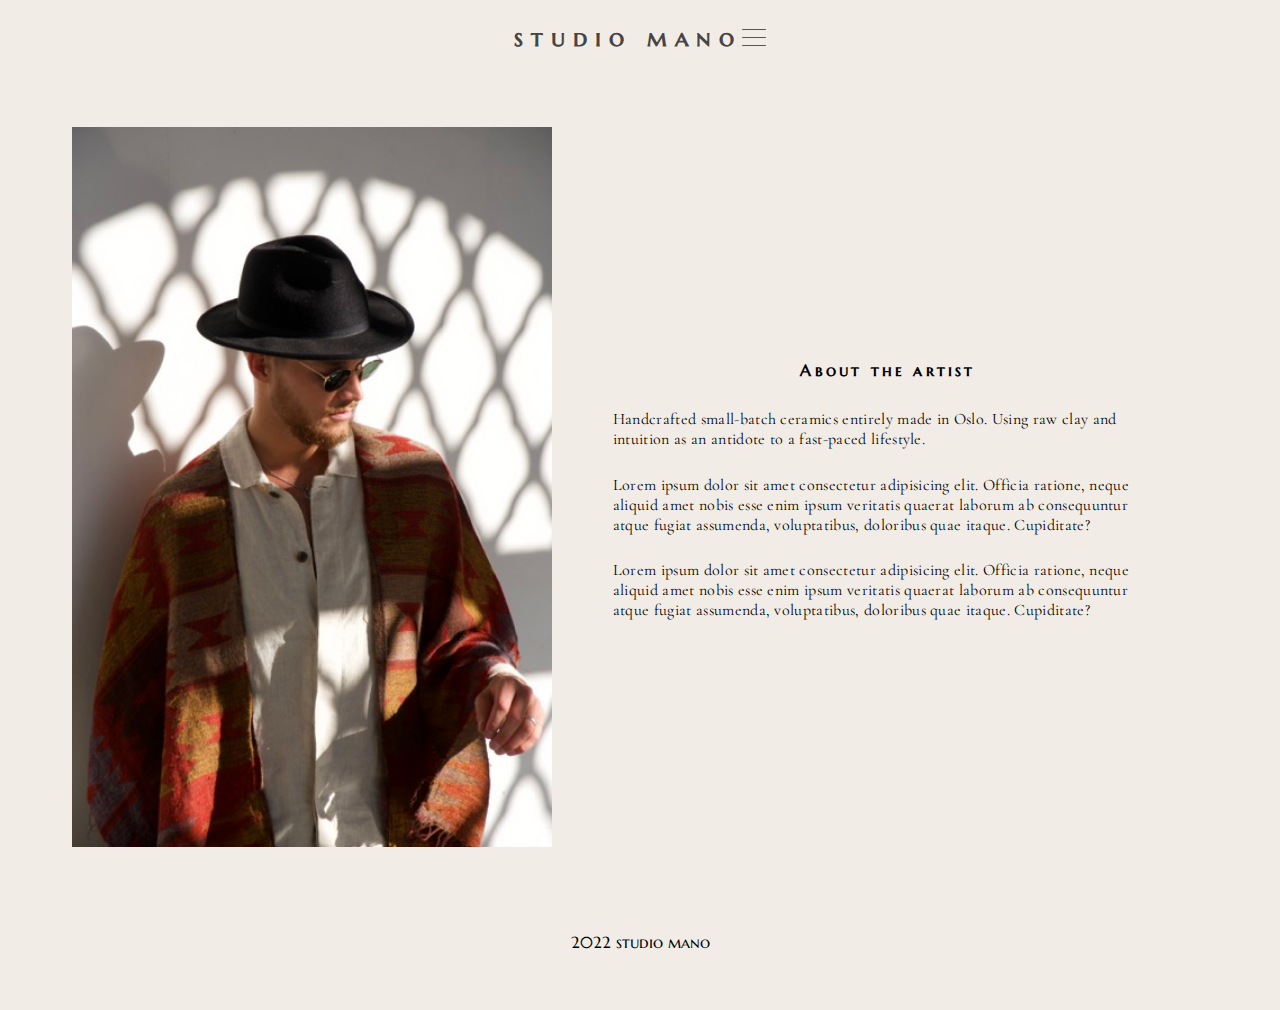
==== about.html @ 10d86c60 "Removed copyrightsign" ====
<!DOCTYPE html>
<html lang="en">
	<head>
		<meta charset="UTF-8">
		<meta name="viewport" content="width=device-width">
		<title>studio mano - about</title>

		<link rel="stylesheet" href="./css/main.css">
		<script type="module" src="./js/main.js"></script>
	</head>

	<body>
		<header class="header">
			<section>
				<h1 class="hero__text">
					<a href="index.html">studio mano</a>
					<button class="header__menu-button">
						<div class="header__menu-button-burger"></div>
						<!-- <img 
							class="header__menu-button-icon"
							src="./assets/icons/hambuger-icon.svg" 
							alt="toggle-menu"> -->
					</button>
				</h1>
				
				<!-- Navigation -->
				<nav class="header__navigation">

					<!-- hvordan lenke til andre sider? er dette ok? -->
					<menu class="header__menu">
						<li><a href="index.html">Home</a></li>
						<li><a href="about.html">About</a></li>
						<li><a href="gallery.html">Gallery</a></li>
						<li><a href="contact.html">Contact</a></li>
						<li><a href="shop.html">Shop</a></li>
					</menu>	
				</nav>
			</section>
		</header>
		
		<main>
			<div class="about__container">
				<figure>
					<img
						class="about__image"
						src="./assets/images/about-small.jpeg" 
						alt="Picture of the artist Mano">
				</figure>
				<section class="about__text">
					<h2>About the artist</h2>
					<p>
						Handcrafted small-batch ceramics entirely made in Oslo. Using raw clay and intuition as an antidote to a fast-paced lifestyle.
					</p>
					<p>Lorem ipsum dolor sit amet consectetur adipisicing elit. Officia ratione, neque aliquid amet nobis esse enim ipsum veritatis quaerat laborum ab consequuntur atque fugiat assumenda, voluptatibus, doloribus quae itaque. Cupiditate?</p>
					<p>Lorem ipsum dolor sit amet consectetur adipisicing elit. Officia ratione, neque aliquid amet nobis esse enim ipsum veritatis quaerat laborum ab consequuntur atque fugiat assumenda, voluptatibus, doloribus quae itaque. Cupiditate?</p>

				</section>
			</div>
		</main>
		<footer>
			<div class="footer__container">
				2022 studio mano
			</div>

		</footer>
	</body>
</html>
---- css/main.css ----
@import './variables.css';
@import './reset.css';
@import './base.css';

@import './modules/about.css';
@import './modules/contact.css';
@import './modules/hamburger.css';
@import './modules/header.css';
@import './modules/navigation.css';
@import './modules/slideshow.css';
@import './modules/footer.css';


/* Font */
@import url('https://fonts.googleapis.com/css2?family=Marcellus+SC&display=swap');
/* @import url('https://fonts.googleapis.com/css2?family=Marcellus&display=swap'); */
@import url('https://fonts.googleapis.com/css2?family=Cormorant+Garamond:wght@300&display=swap');
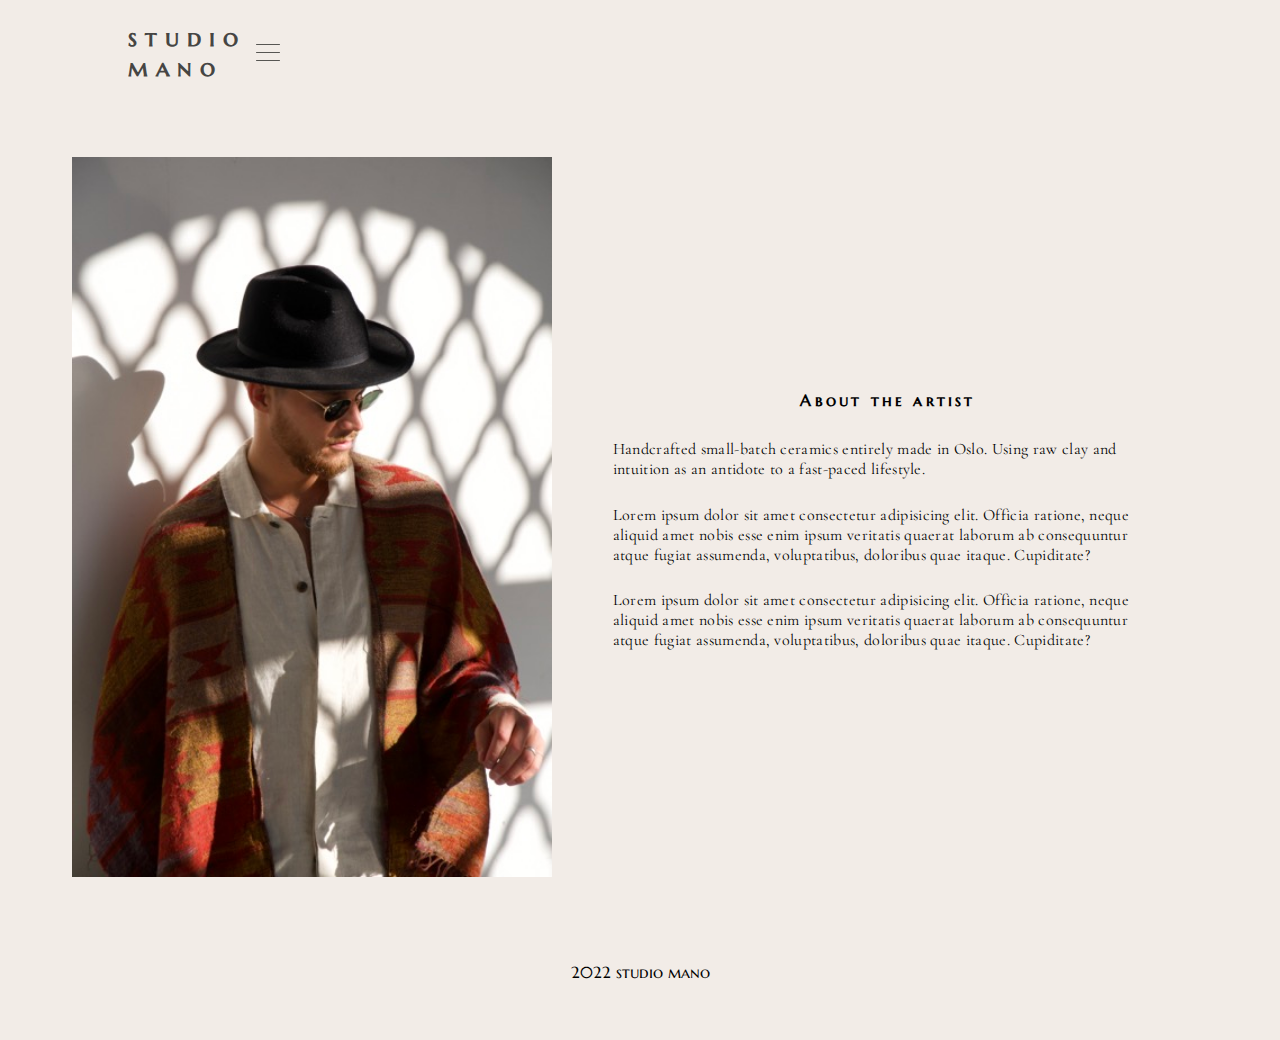
==== commit f1f324a6: "Changed class-names and styling on nav and header" ====
--- a/about.html
+++ b/about.html
@@ -12,7 +12,7 @@
 	<body>
 		<header class="header">
 			<section>
-				<h1 class="hero__text">
+				<h1 class="header__content">
 					<a href="index.html">studio mano</a>
 					<button class="header__menu-button">
 						<div class="header__menu-button-burger"></div>
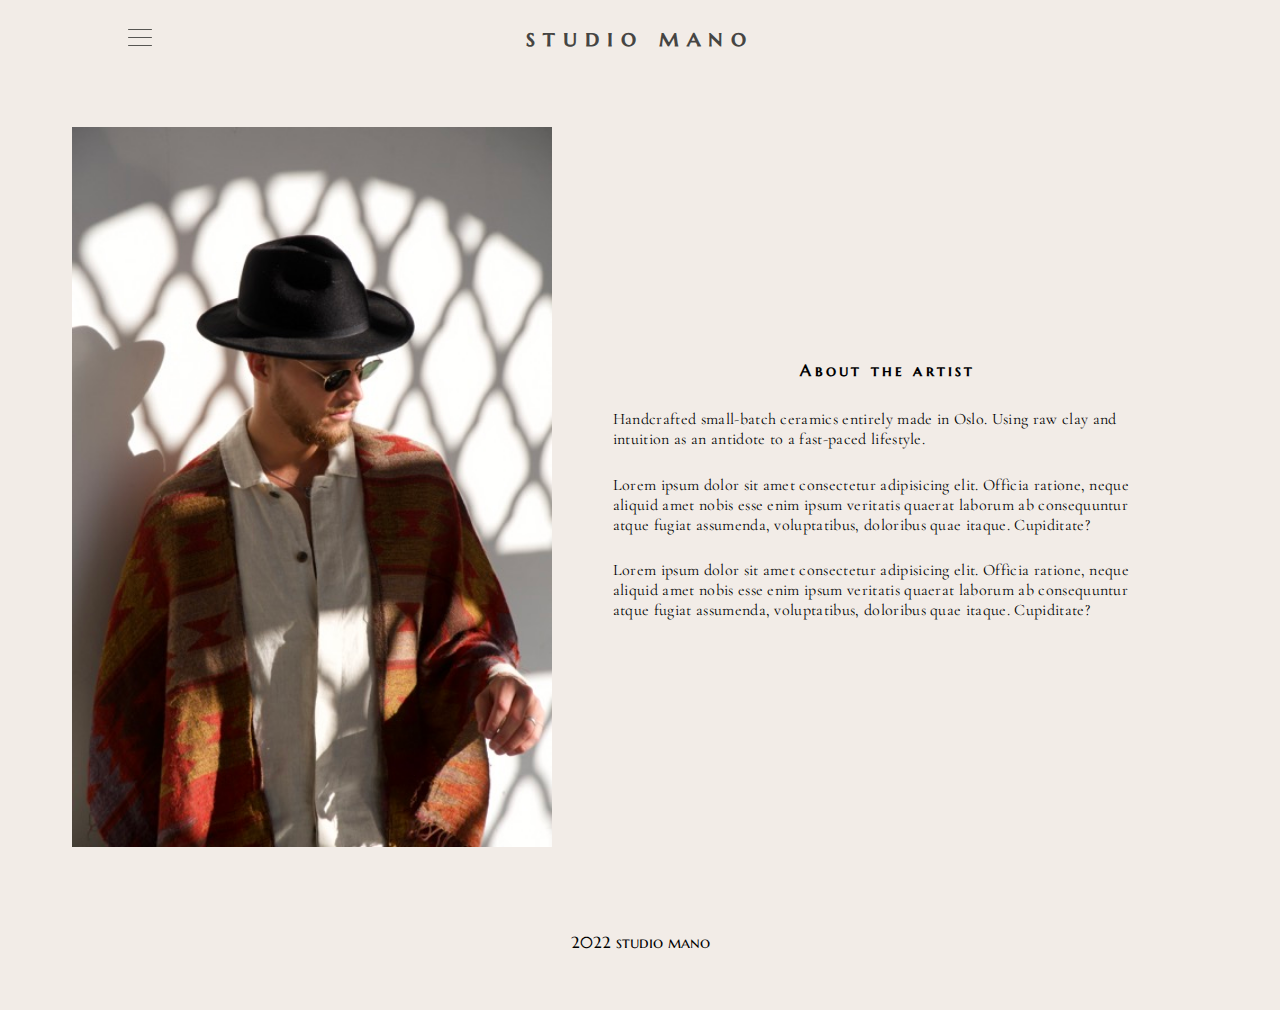
==== commit 5f317564: "Changed the header" ====
--- a/about.html
+++ b/about.html
@@ -12,16 +12,15 @@
 	<body>
 		<header class="header">
 			<section>
-				<h1 class="header__content">
-					<a href="index.html">studio mano</a>
+				<div class="header__content">
+					<!-- Animated hamburger-menu-button	-->
 					<button class="header__menu-button">
 						<div class="header__menu-button-burger"></div>
-						<!-- <img 
-							class="header__menu-button-icon"
-							src="./assets/icons/hambuger-icon.svg" 
-							alt="toggle-menu"> -->
 					</button>
-				</h1>
+					<h1 class="header__headline">
+						<a href="index.html">studio mano</a>
+					</h1>
+				</div>
 				
 				<!-- Navigation -->
 				<nav class="header__navigation">
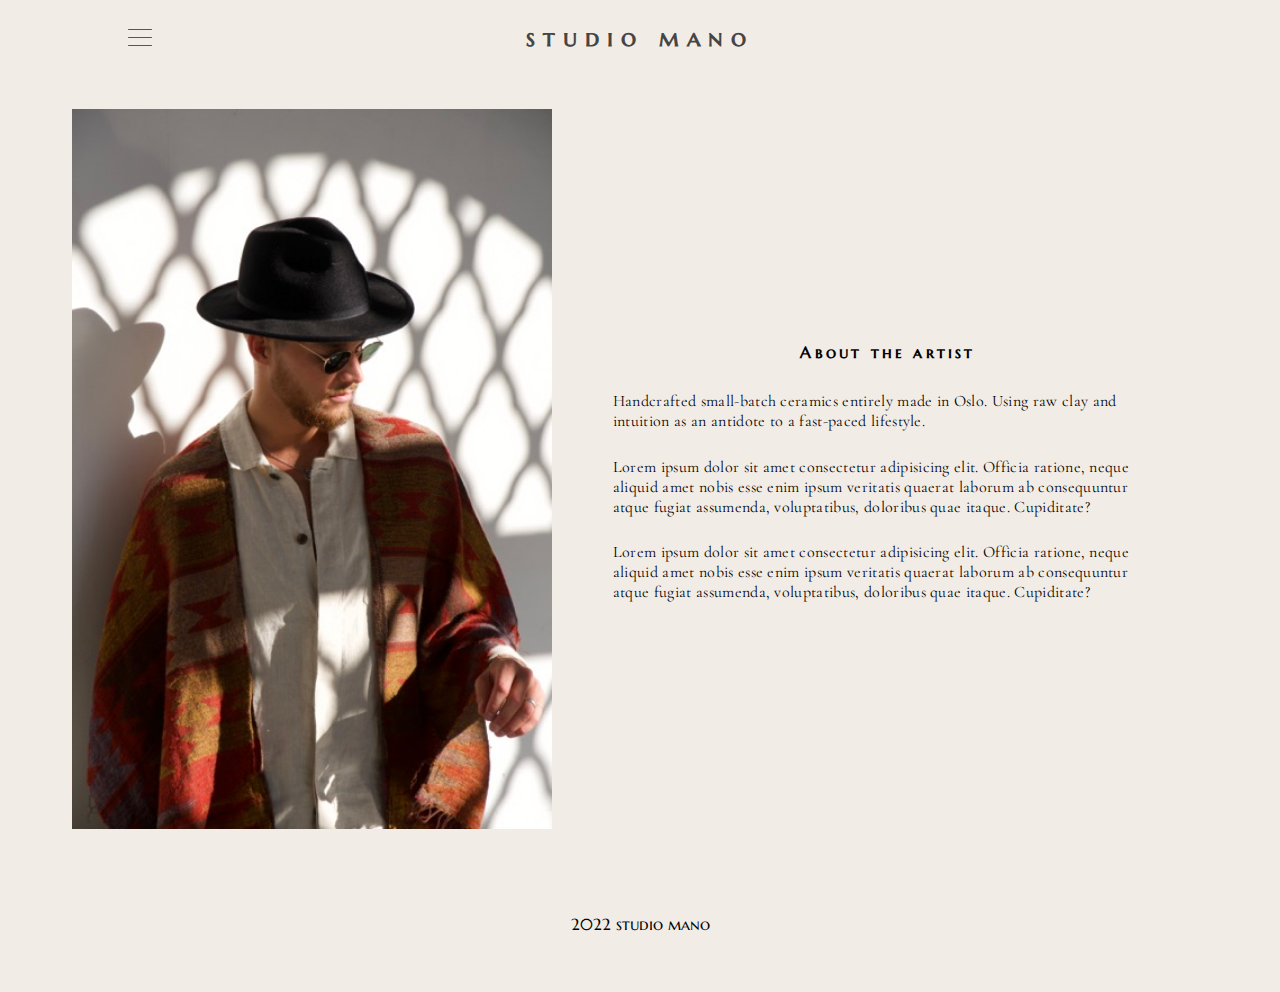
==== commit a5a4a474: "Added images to shop, changed size of shop__card" ====
--- a/about.html
+++ b/about.html
@@ -2,7 +2,7 @@
 <html lang="en">
 	<head>
 		<meta charset="UTF-8">
-		<meta name="viewport" content="width=device-width">
+		<meta name="viewport" content="width=device-width, initial-scale=1.0">
 		<title>studio mano - about</title>
 
 		<link rel="stylesheet" href="./css/main.css">
@@ -25,7 +25,6 @@
 				<!-- Navigation -->
 				<nav class="header__navigation">
 
-					<!-- hvordan lenke til andre sider? er dette ok? -->
 					<menu class="header__menu">
 						<li><a href="index.html">Home</a></li>
 						<li><a href="about.html">About</a></li>
--- a/css/main.css
+++ b/css/main.css
@@ -4,11 +4,12 @@
 
 @import './modules/about.css';
 @import './modules/contact.css';
+@import './modules/footer.css';
 @import './modules/hamburger.css';
 @import './modules/header.css';
 @import './modules/navigation.css';
+@import './modules/shop.css';
 @import './modules/slideshow.css';
-@import './modules/footer.css';
 
 
 /* Font */
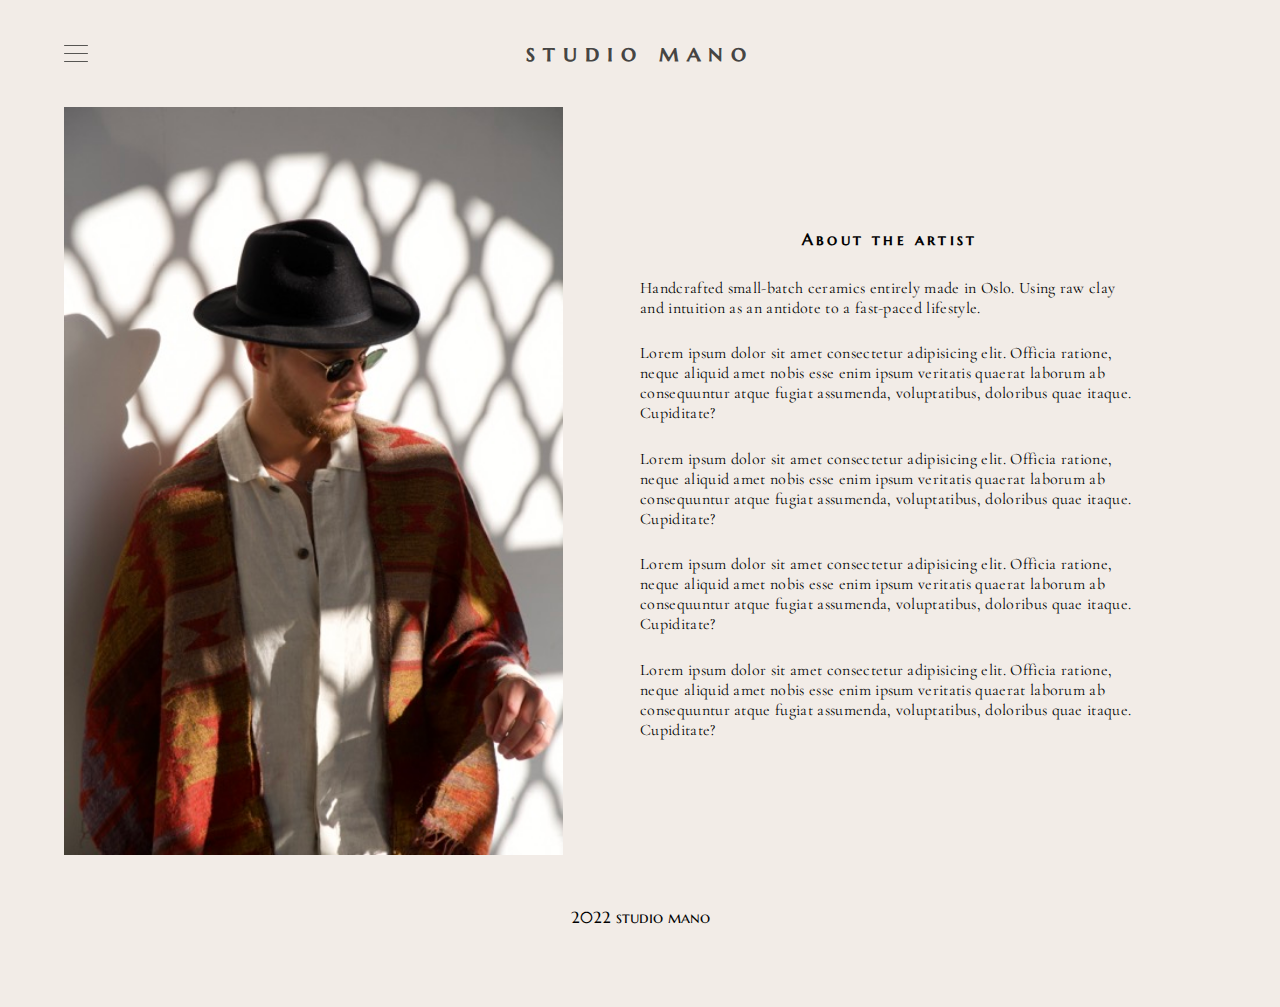
==== commit f1194886: "Cleand the code and justified margins and padding" ====
--- a/about.html
+++ b/about.html
@@ -36,21 +36,22 @@
 			</section>
 		</header>
 		
-		<main>
+		<main class="about">
 			<div class="about__container">
-				<figure>
+				<figure class="about__container-image">
 					<img
-						class="about__image"
 						src="./assets/images/about-small.jpeg" 
 						alt="Picture of the artist Mano">
 				</figure>
-				<section class="about__text">
+				<section class="about__text-content">
 					<h2>About the artist</h2>
-					<p>
+					<p class="about__text">
 						Handcrafted small-batch ceramics entirely made in Oslo. Using raw clay and intuition as an antidote to a fast-paced lifestyle.
 					</p>
-					<p>Lorem ipsum dolor sit amet consectetur adipisicing elit. Officia ratione, neque aliquid amet nobis esse enim ipsum veritatis quaerat laborum ab consequuntur atque fugiat assumenda, voluptatibus, doloribus quae itaque. Cupiditate?</p>
-					<p>Lorem ipsum dolor sit amet consectetur adipisicing elit. Officia ratione, neque aliquid amet nobis esse enim ipsum veritatis quaerat laborum ab consequuntur atque fugiat assumenda, voluptatibus, doloribus quae itaque. Cupiditate?</p>
+					<p class="about__text">Lorem ipsum dolor sit amet consectetur adipisicing elit. Officia ratione, neque aliquid amet nobis esse enim ipsum veritatis quaerat laborum ab consequuntur atque fugiat assumenda, voluptatibus, doloribus quae itaque. Cupiditate?</p>
+					<p class="about__text">Lorem ipsum dolor sit amet consectetur adipisicing elit. Officia ratione, neque aliquid amet nobis esse enim ipsum veritatis quaerat laborum ab consequuntur atque fugiat assumenda, voluptatibus, doloribus quae itaque. Cupiditate?</p>
+					<p class="about__text">Lorem ipsum dolor sit amet consectetur adipisicing elit. Officia ratione, neque aliquid amet nobis esse enim ipsum veritatis quaerat laborum ab consequuntur atque fugiat assumenda, voluptatibus, doloribus quae itaque. Cupiditate?</p>
+					<p class="about__text">Lorem ipsum dolor sit amet consectetur adipisicing elit. Officia ratione, neque aliquid amet nobis esse enim ipsum veritatis quaerat laborum ab consequuntur atque fugiat assumenda, voluptatibus, doloribus quae itaque. Cupiditate?</p>
 
 				</section>
 			</div>
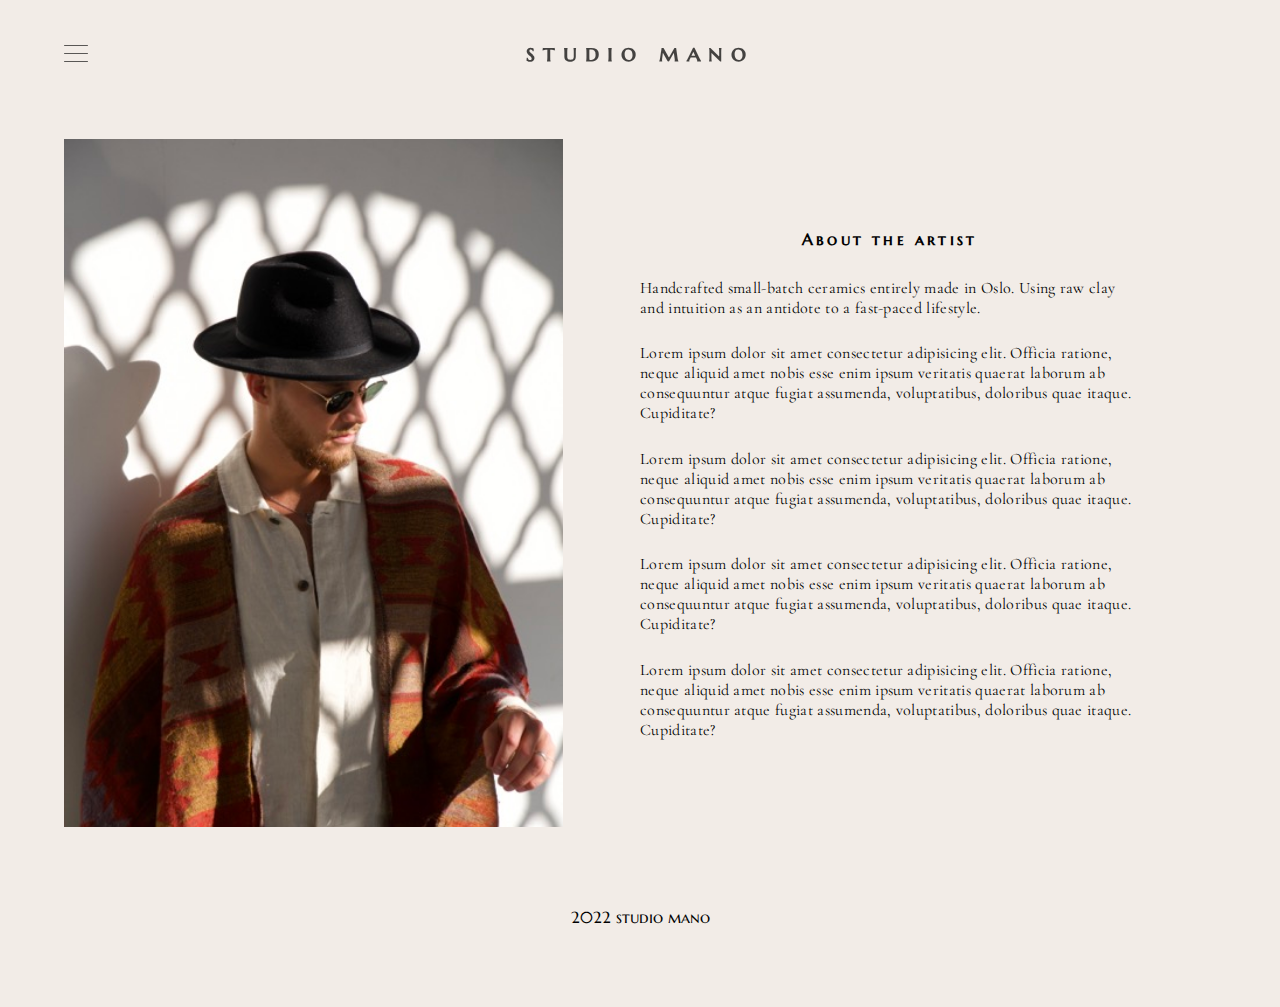
==== commit 123ec335: "Cleaned the code and removed code without function" ====
--- a/about.html
+++ b/about.html
@@ -13,10 +13,12 @@
 		<header class="header">
 			<section>
 				<div class="header__content">
+
 					<!-- Animated hamburger-menu-button	-->
 					<button class="header__menu-button">
 						<div class="header__menu-button-burger"></div>
 					</button>
+
 					<h1 class="header__headline">
 						<a href="index.html">studio mano</a>
 					</h1>
@@ -24,7 +26,6 @@
 				
 				<!-- Navigation -->
 				<nav class="header__navigation">
-
 					<menu class="header__menu">
 						<li><a href="index.html">Home</a></li>
 						<li><a href="about.html">About</a></li>
@@ -33,6 +34,7 @@
 						<li><a href="shop.html">Shop</a></li>
 					</menu>	
 				</nav>
+
 			</section>
 		</header>
 		
@@ -43,6 +45,7 @@
 						src="./assets/images/about-small.jpeg" 
 						alt="Picture of the artist Mano">
 				</figure>
+
 				<section class="about__text-content">
 					<h2>About the artist</h2>
 					<p class="about__text">
@@ -56,11 +59,12 @@
 				</section>
 			</div>
 		</main>
+
 		<footer>
 			<div class="footer__container">
 				2022 studio mano
 			</div>
-
 		</footer>
+		
 	</body>
 </html>--- a/css/main.css
+++ b/css/main.css
@@ -14,5 +14,4 @@
 
 /* Font */
 @import url('https://fonts.googleapis.com/css2?family=Marcellus+SC&display=swap');
-/* @import url('https://fonts.googleapis.com/css2?family=Marcellus&display=swap'); */
 @import url('https://fonts.googleapis.com/css2?family=Cormorant+Garamond:wght@300&display=swap');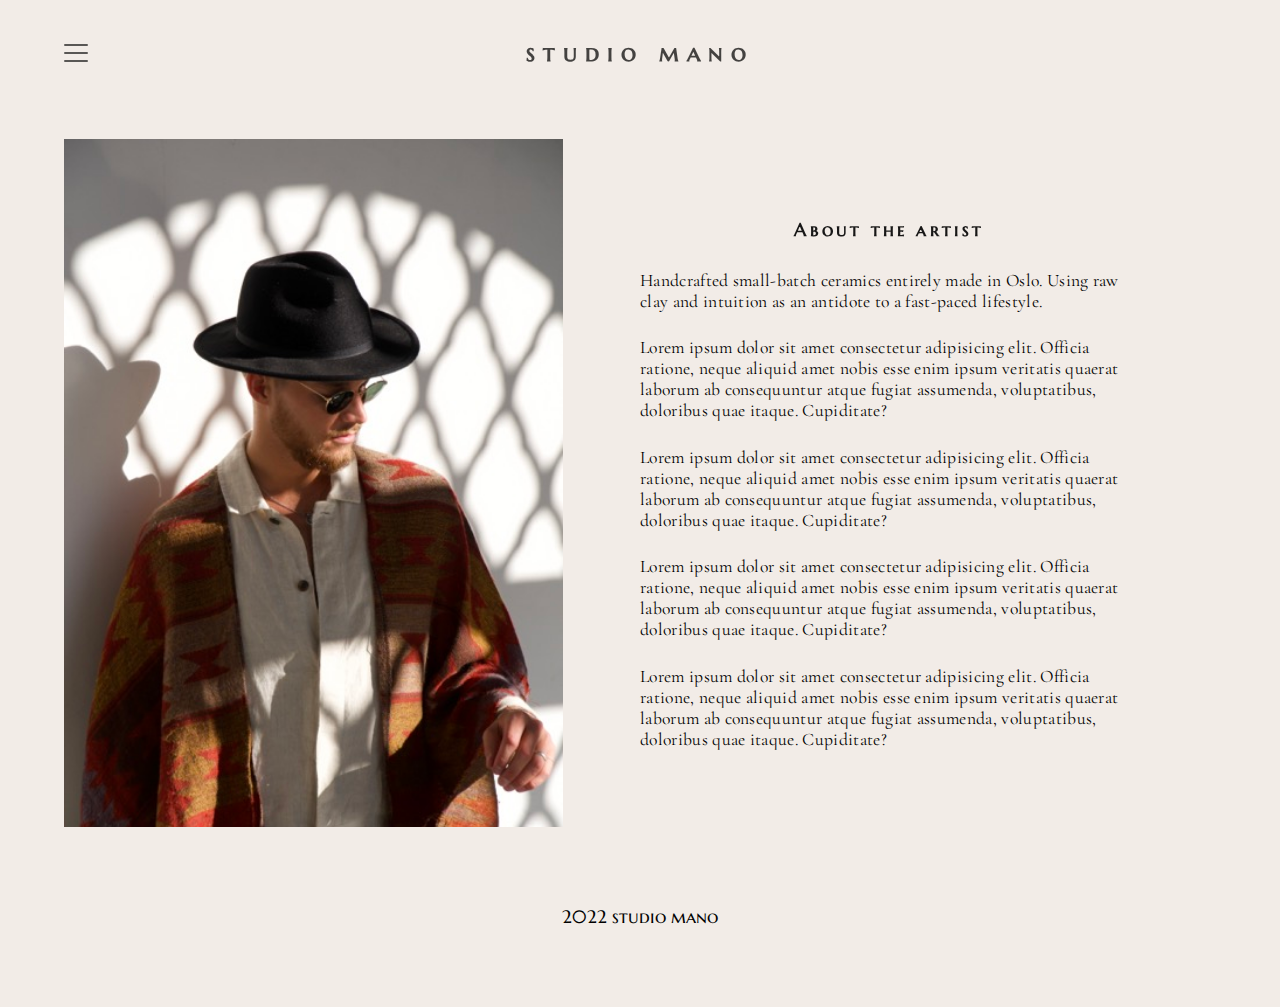
==== commit f4ae738b: "Removed the . before all links in the repository" ====
--- a/about.html
+++ b/about.html
@@ -5,8 +5,8 @@
 		<meta name="viewport" content="width=device-width, initial-scale=1.0">
 		<title>studio mano - about</title>
 
-		<link rel="stylesheet" href="./css/main.css">
-		<script type="module" src="./js/main.js"></script>
+		<link rel="stylesheet" href="/css/main.css">
+		<script type="module" src="/js/main.js"></script>
 	</head>
 
 	<body>
--- a/css/main.css
+++ b/css/main.css
@@ -1,5 +1,5 @@
+@import './reset.css';
 @import './variables.css';
-@import './reset.css';
 @import './base.css';
 
 @import './modules/about.css';
